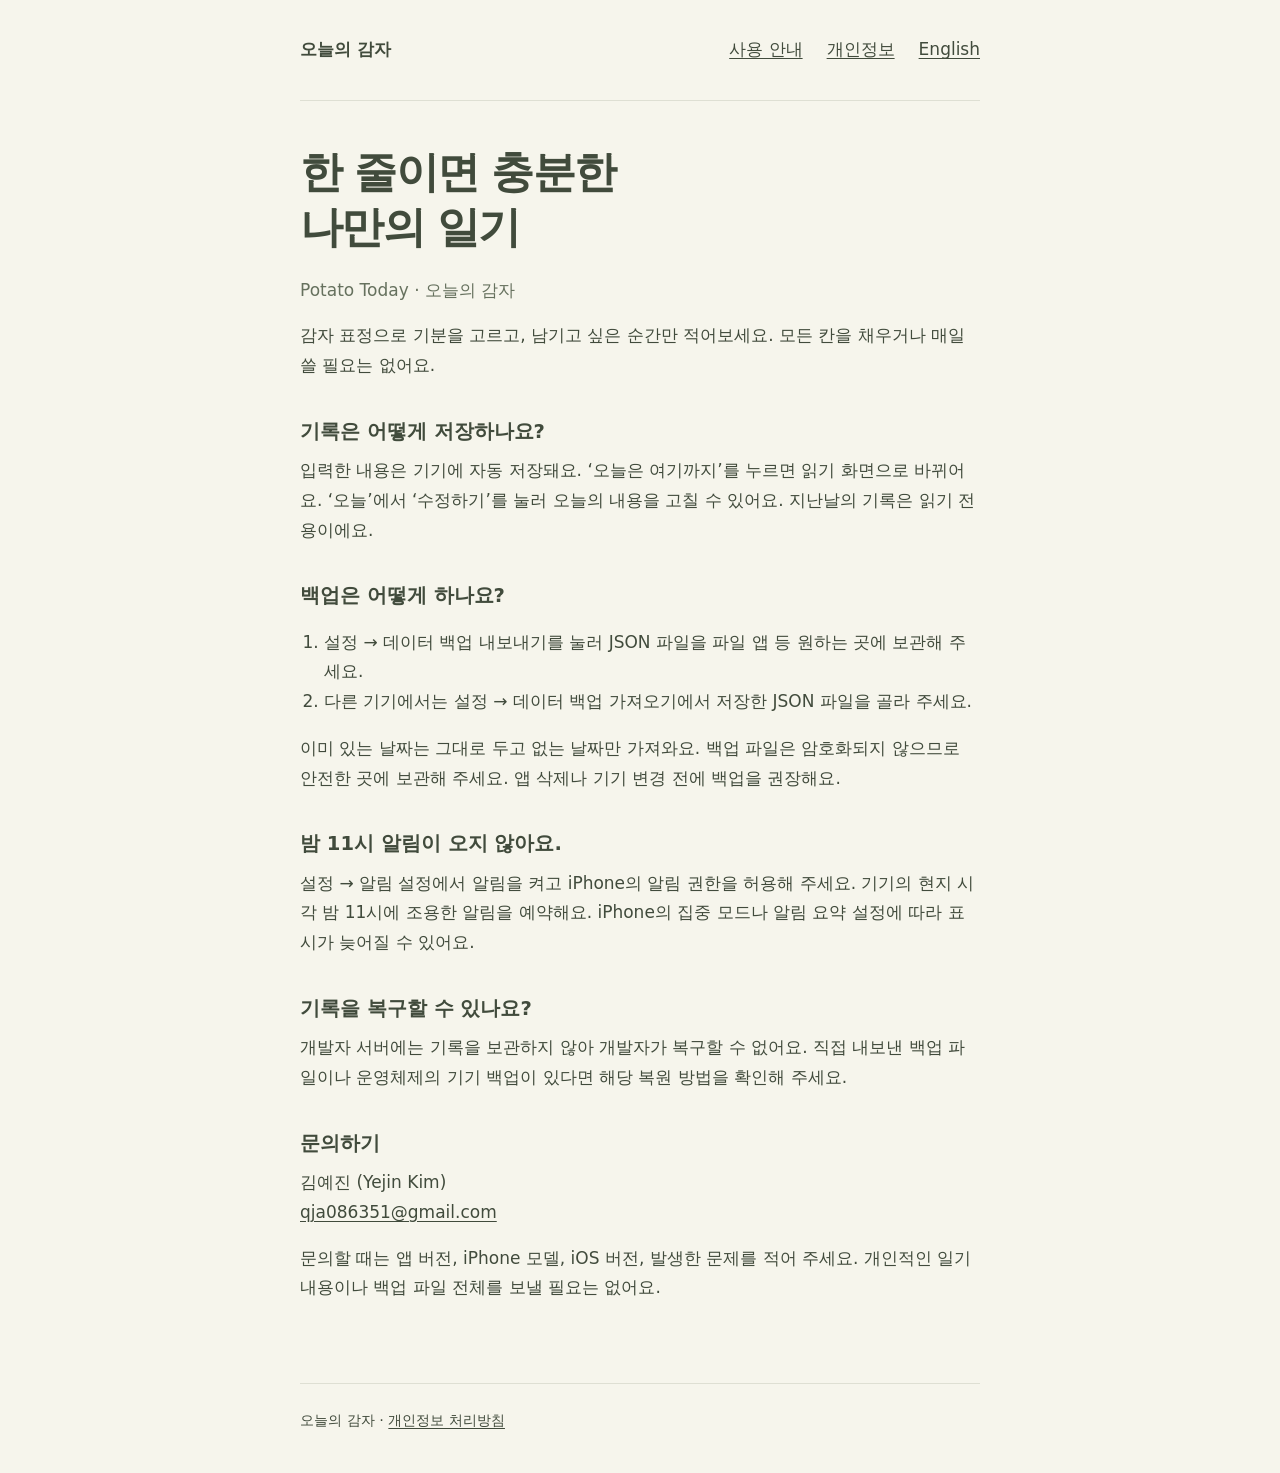
==== index.html @ 9499d60e "Publish Potato Today support and privacy pages" ====
<!doctype html>
<html lang="ko"><head><meta charset="utf-8"><meta name="viewport" content="width=device-width,initial-scale=1"><meta name="description" content="오늘의 감자 사용 안내와 문의. 기록, 백업, 밤 11시 알림을 확인하세요."><title>오늘의 감자 · 지원</title><link rel="stylesheet" href="style.css"></head><body>
<header><a class="brand" href="index.html">오늘의 감자</a><nav aria-label="페이지 메뉴"><a href="index.html" aria-current="page">사용 안내</a><a href="privacy.html">개인정보</a><a href="en.html" lang="en">English</a></nav></header>
<main><h1>한 줄이면 충분한<br>나만의 일기</h1><p class="muted">Potato Today · 오늘의 감자</p><p>감자 표정으로 기분을 고르고, 남기고 싶은 순간만 적어보세요. 모든 칸을 채우거나 매일 쓸 필요는 없어요.</p>
<h2>기록은 어떻게 저장하나요?</h2><p>입력한 내용은 기기에 자동 저장돼요. ‘오늘은 여기까지’를 누르면 읽기 화면으로 바뀌어요. ‘오늘’에서 ‘수정하기’를 눌러 오늘의 내용을 고칠 수 있어요. 지난날의 기록은 읽기 전용이에요.</p>
<h2>백업은 어떻게 하나요?</h2><ol><li>설정 → 데이터 백업 내보내기를 눌러 JSON 파일을 파일 앱 등 원하는 곳에 보관해 주세요.</li><li>다른 기기에서는 설정 → 데이터 백업 가져오기에서 저장한 JSON 파일을 골라 주세요.</li></ol><p>이미 있는 날짜는 그대로 두고 없는 날짜만 가져와요. 백업 파일은 암호화되지 않으므로 안전한 곳에 보관해 주세요. 앱 삭제나 기기 변경 전에 백업을 권장해요.</p>
<h2>밤 11시 알림이 오지 않아요.</h2><p>설정 → 알림 설정에서 알림을 켜고 iPhone의 알림 권한을 허용해 주세요. 기기의 현지 시각 밤 11시에 조용한 알림을 예약해요. iPhone의 집중 모드나 알림 요약 설정에 따라 표시가 늦어질 수 있어요.</p>
<h2>기록을 복구할 수 있나요?</h2><p>개발자 서버에는 기록을 보관하지 않아 개발자가 복구할 수 없어요. 직접 내보낸 백업 파일이나 운영체제의 기기 백업이 있다면 해당 복원 방법을 확인해 주세요.</p>
<h2>문의하기</h2><p>김예진 (Yejin Kim)<br><a href="mailto:qja086351@gmail.com">qja086351@gmail.com</a></p><p>문의할 때는 앱 버전, iPhone 모델, iOS 버전, 발생한 문제를 적어 주세요. 개인적인 일기 내용이나 백업 파일 전체를 보낼 필요는 없어요.</p>
</main><footer>오늘의 감자 · <a href="privacy.html">개인정보 처리방침</a></footer></body></html>
---- style.css ----
:root{color-scheme:light;font-family:system-ui,-apple-system,BlinkMacSystemFont,sans-serif;color:#414b3c;background:#f6f5ec;font-size:17px;line-height:1.75}*{box-sizing:border-box}body{margin:0}a{color:inherit;text-underline-offset:.2em}a:focus-visible{outline:3px solid #617348;outline-offset:5px}header,main,footer{width:min(100% - 40px,680px);margin:auto}header{padding:28px 0;border-bottom:1px solid #dedfd3;display:flex;justify-content:space-between;gap:20px;flex-wrap:wrap}header a{min-height:44px;display:inline-flex;align-items:center}header .brand{font-weight:700;text-decoration:none}nav{display:flex;gap:24px}main{padding:44px 0 64px}h1{font-size:clamp(1.9rem,6vw,2.5rem);line-height:1.3;letter-spacing:-.04em;margin:0 0 20px}h2{font-size:1.15rem;line-height:1.5;margin:36px 0 10px}p{margin:0 0 16px}ul,ol{padding-left:24px}.muted{color:#66715e}.draft{padding:14px 18px;border:1px dashed #8b7752;border-radius:12px;margin:0 0 32px;background:#fff8e6}footer{border-top:1px solid #dedfd3;padding:24px 0 40px;font-size:.85rem}button,input{font:inherit}
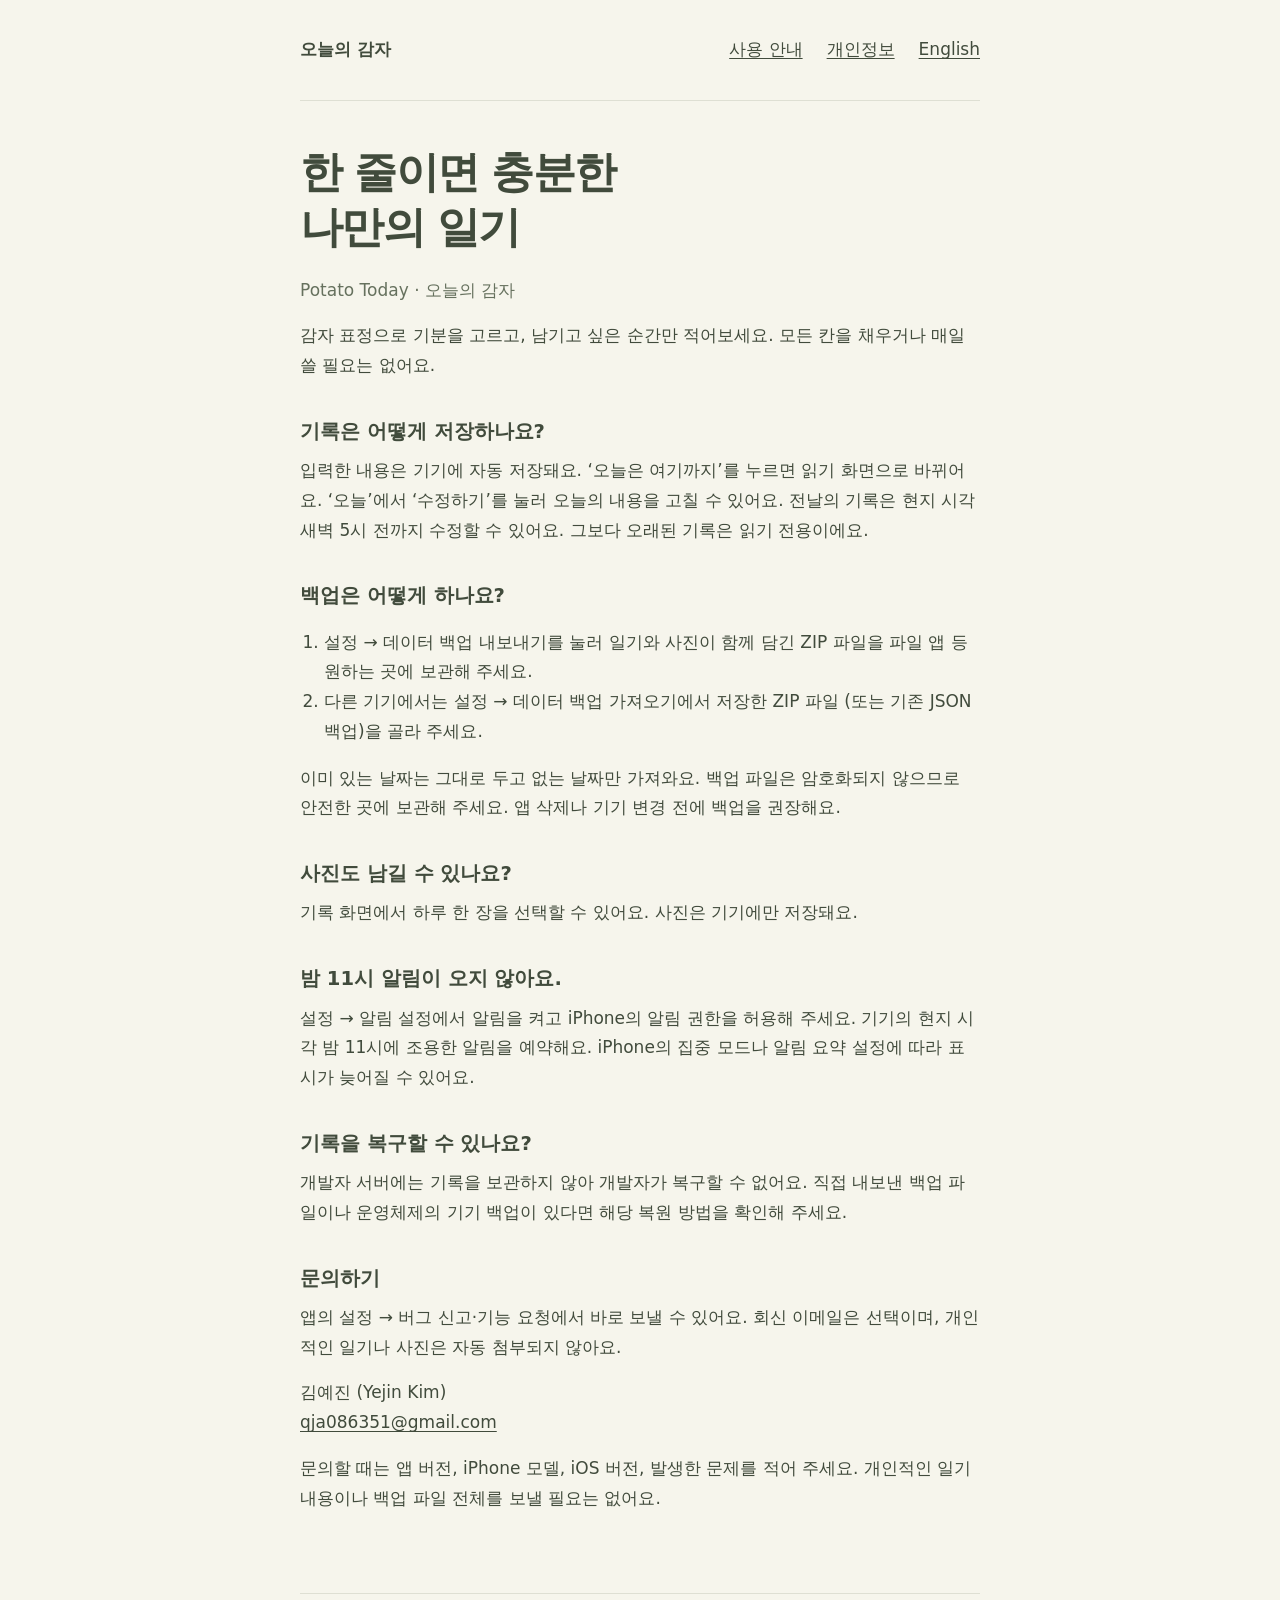
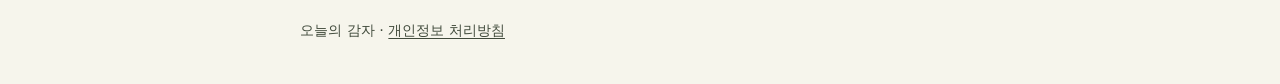
==== commit 43ddba1b: "Document version 1.1 photos, backups and feedback privacy" ====
--- a/index.html
+++ b/index.html
@@ -2,9 +2,10 @@
 <html lang="ko"><head><meta charset="utf-8"><meta name="viewport" content="width=device-width,initial-scale=1"><meta name="description" content="오늘의 감자 사용 안내와 문의. 기록, 백업, 밤 11시 알림을 확인하세요."><title>오늘의 감자 · 지원</title><link rel="stylesheet" href="style.css"></head><body>
 <header><a class="brand" href="index.html">오늘의 감자</a><nav aria-label="페이지 메뉴"><a href="index.html" aria-current="page">사용 안내</a><a href="privacy.html">개인정보</a><a href="en.html" lang="en">English</a></nav></header>
 <main><h1>한 줄이면 충분한<br>나만의 일기</h1><p class="muted">Potato Today · 오늘의 감자</p><p>감자 표정으로 기분을 고르고, 남기고 싶은 순간만 적어보세요. 모든 칸을 채우거나 매일 쓸 필요는 없어요.</p>
-<h2>기록은 어떻게 저장하나요?</h2><p>입력한 내용은 기기에 자동 저장돼요. ‘오늘은 여기까지’를 누르면 읽기 화면으로 바뀌어요. ‘오늘’에서 ‘수정하기’를 눌러 오늘의 내용을 고칠 수 있어요. 지난날의 기록은 읽기 전용이에요.</p>
-<h2>백업은 어떻게 하나요?</h2><ol><li>설정 → 데이터 백업 내보내기를 눌러 JSON 파일을 파일 앱 등 원하는 곳에 보관해 주세요.</li><li>다른 기기에서는 설정 → 데이터 백업 가져오기에서 저장한 JSON 파일을 골라 주세요.</li></ol><p>이미 있는 날짜는 그대로 두고 없는 날짜만 가져와요. 백업 파일은 암호화되지 않으므로 안전한 곳에 보관해 주세요. 앱 삭제나 기기 변경 전에 백업을 권장해요.</p>
+<h2>기록은 어떻게 저장하나요?</h2><p>입력한 내용은 기기에 자동 저장돼요. ‘오늘은 여기까지’를 누르면 읽기 화면으로 바뀌어요. ‘오늘’에서 ‘수정하기’를 눌러 오늘의 내용을 고칠 수 있어요. 전날의 기록은 현지 시각 새벽 5시 전까지 수정할 수 있어요. 그보다 오래된 기록은 읽기 전용이에요.</p>
+<h2>백업은 어떻게 하나요?</h2><ol><li>설정 → 데이터 백업 내보내기를 눌러 일기와 사진이 함께 담긴 ZIP 파일을 파일 앱 등 원하는 곳에 보관해 주세요.</li><li>다른 기기에서는 설정 → 데이터 백업 가져오기에서 저장한 ZIP 파일 (또는 기존 JSON 백업)을 골라 주세요.</li></ol><p>이미 있는 날짜는 그대로 두고 없는 날짜만 가져와요. 백업 파일은 암호화되지 않으므로 안전한 곳에 보관해 주세요. 앱 삭제나 기기 변경 전에 백업을 권장해요.</p>
+<h2>사진도 남길 수 있나요?</h2><p>기록 화면에서 하루 한 장을 선택할 수 있어요. 사진은 기기에만 저장돼요.</p>
 <h2>밤 11시 알림이 오지 않아요.</h2><p>설정 → 알림 설정에서 알림을 켜고 iPhone의 알림 권한을 허용해 주세요. 기기의 현지 시각 밤 11시에 조용한 알림을 예약해요. iPhone의 집중 모드나 알림 요약 설정에 따라 표시가 늦어질 수 있어요.</p>
 <h2>기록을 복구할 수 있나요?</h2><p>개발자 서버에는 기록을 보관하지 않아 개발자가 복구할 수 없어요. 직접 내보낸 백업 파일이나 운영체제의 기기 백업이 있다면 해당 복원 방법을 확인해 주세요.</p>
-<h2>문의하기</h2><p>김예진 (Yejin Kim)<br><a href="mailto:qja086351@gmail.com">qja086351@gmail.com</a></p><p>문의할 때는 앱 버전, iPhone 모델, iOS 버전, 발생한 문제를 적어 주세요. 개인적인 일기 내용이나 백업 파일 전체를 보낼 필요는 없어요.</p>
+<h2>문의하기</h2><p>앱의 설정 → 버그 신고·기능 요청에서 바로 보낼 수 있어요. 회신 이메일은 선택이며, 개인적인 일기나 사진은 자동 첨부되지 않아요.</p><p>김예진 (Yejin Kim)<br><a href="mailto:qja086351@gmail.com">qja086351@gmail.com</a></p><p>문의할 때는 앱 버전, iPhone 모델, iOS 버전, 발생한 문제를 적어 주세요. 개인적인 일기 내용이나 백업 파일 전체를 보낼 필요는 없어요.</p>
 </main><footer>오늘의 감자 · <a href="privacy.html">개인정보 처리방침</a></footer></body></html>
